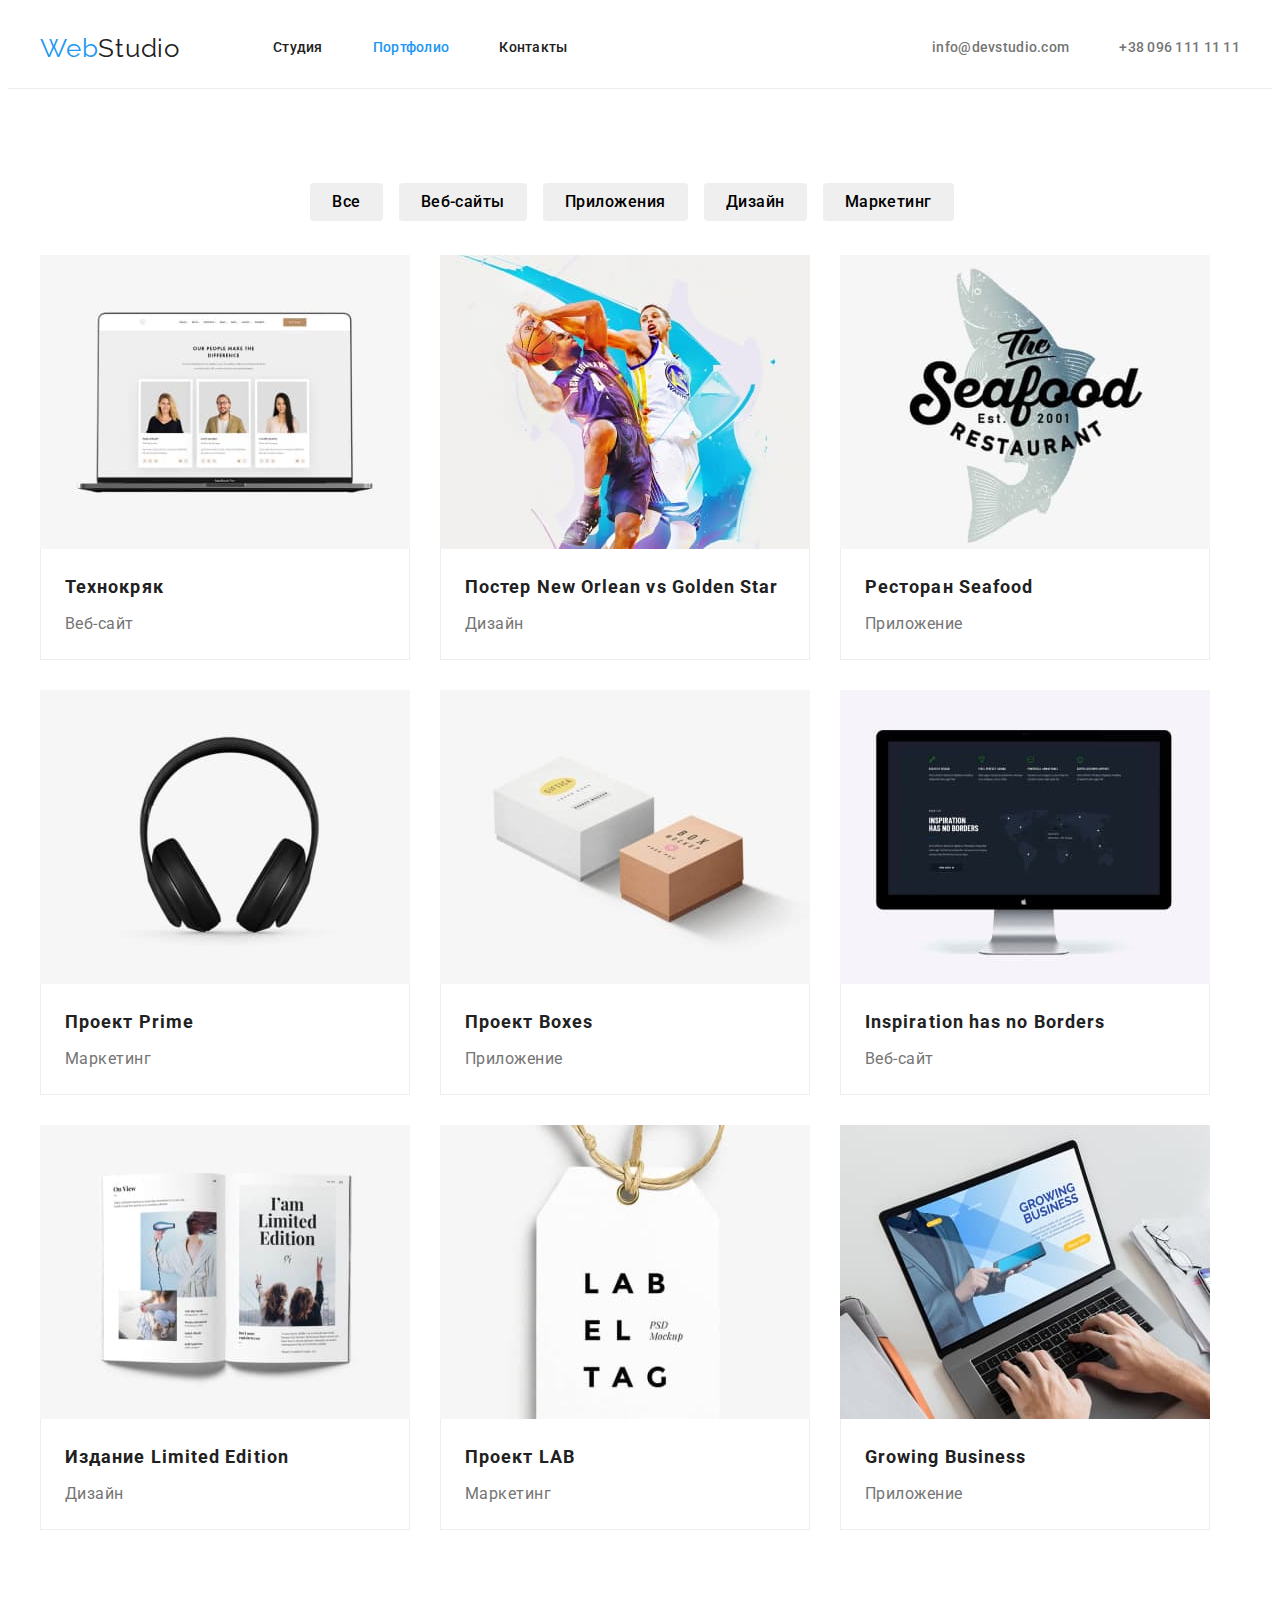
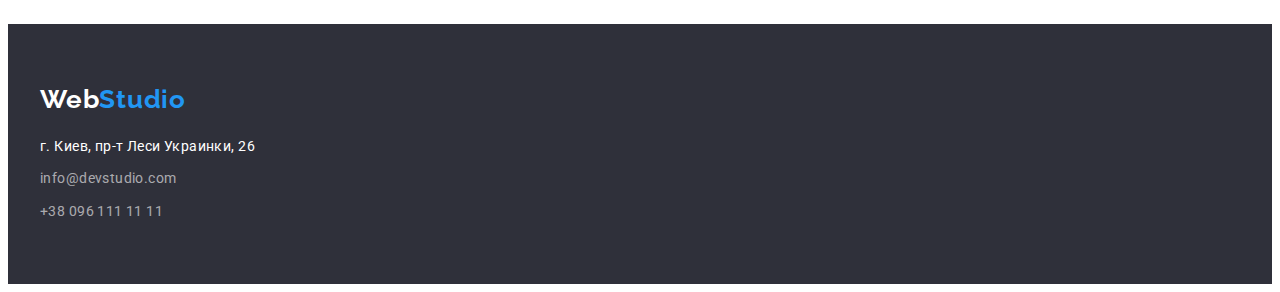
==== portfolio.html @ 5dbbc274 "start 4" ====
<!DOCTYPE html>
<html lang="ru">
<head>
    <meta charset="UTF-8">
    <meta http-equiv="X-UA-Compatible" content="IE=edge">
    <meta name="viewport" content="width=device-width, initial-scale=1.0">
    <title>Document</title>
    <link rel="preconnect" href="https://fonts.googleapis.com">
    <link rel="preconnect" href="https://fonts.gstatic.com" crossorigin>
    <link href="https://fonts.googleapis.com/css2?family=Raleway:wght@700&family=Roboto:wght@400;500;700;900&display=swap" rel="stylesheet">
    <link rel="stylesheet" href="https://cdnjs.cloudflare.com/ajax/libs/modern-normalize/1.1.0/modern-normalize.min.css" integrity="sha512-wpPYUAdjBVSE4KJnH1VR1HeZfpl1ub8YT/NKx4PuQ5NmX2tKuGu6U/JRp5y+Y8XG2tV+wKQpNHVUX03MfMFn9Q==" crossorigin="anonymous" referrerpolicy="no-referrer" />
    <link rel="stylesheet" href="./css/styles.css">
</head>
<body class="page">
    <!--Шапка сайта-->
    <header class="page-header">
        <div class="container main-nav">
        <a href="/" class="logo">
        <p lang="en"> <span class="logo-header">Web</span>Studio</p> 
        </a>
        <nav class="nav-list">
        <ul class="site-nav list">
            <li class="item"><a href="./index.html" class="link">Студия</a></li>
            <li class="item"><a href="./portfolio.html" class="link current" >Портфолио</a></li>  
            <li class="item"><a href="" class="link" >Контакты</a></li>
        </ul>
        </nav>
        <ul class="phone-mail list">
            <li class="item" >
                <a href="mail:info@devstudio.com" class="mail-number">info@devstudio.com</a>
            </li>
            <li class="item">
                <a href="tel:380961111111" class="mail-number">+38 096 111 11 11</a>
            </li>
        </ul>
        </div>
    </header>
    <main>
        <!-- Фильтр -->
            <section class="section">
                <div class="container">
                <h1 hidden>portfolio</h1>
                    <ul class="button-list list">
                        <li  class="btn">
                            <button class="buttons" type="button">Все</button>
                        </li>
                        <li class="btn">
                            <button class="buttons" type="button">Веб-сайты</button>
                        </li>
                        <li class="btn">
                            <button class="buttons" type="button">Приложения</button>
                        </li>
                        <li class="btn">
                            <button class="buttons" type="button">Дизайн</button>
                        </li>
                        <li class="btn">
                            <button class="buttons" type="button">Маркетинг</button>
                        </li>
                    </ul>
        <!-- Галерея -->
            <ul class="galerry-list list">
                <li class="gallery">
                    <a class="links flex-elements" href="">
                        <img src="./images-portfolio/image.jpg" alt="фото технокряк" width="370" height="294">
                    <div class="names-pic">
                    <h3 class="name-pic">Технокряк</h3> 
                    <p class="kind-bussines">Веб-сайт</p>
                    </div>
                </a>
                </li>
                <li class="gallery"><a class="links flex-elements" href=""><img src="./images-portfolio/image1.jpg" alt="постер нба" width="370" height="294">
                    <div class="names-pic">
                    <h3 class="name-pic">Постер New Orlean vs Golden Star</h3>
                    <p class="kind-bussines">Дизайн</p>
                    </div>
                </a>
                </li>
                <li class="gallery"><a class="links flex-elements" href=""><img src="./images-portfolio/image2.jpg" alt="ресторан рыбный" width="370" height="294">
                    <div class="names-pic">
                    <h3 class="name-pic">Ресторан Seafood</h3>
                    <p class="kind-bussines" >Приложение</p>
                    </div>
                </a>
                </li>
                <li class="gallery"><a class="links flex-elements" href=""><img src="./images-portfolio/image3.jpg" alt="фото наушники" width="370" height="294">
                    <div class="names-pic">
                    <h3 class="name-pic">Проект Prime</h3>
                    <p class="kind-bussines" >Маркетинг</p>
                    </div>
                </a>
                </li>
                <li class="gallery"><a class="links flex-elements" href=""><img src="./images-portfolio/image4.jpg" alt="коробки" width="370" height="294">
                    <div class="names-pic">
                    <h3 class="name-pic">Проект Boxes</h3>
                    <p class="kind-bussines" >Приложение</p>
                    </div>
                </a>
                </li>
                <li class="gallery"><a class="links flex-elements" href=""><img src="./images-portfolio/image5.jpg" alt="компютер" width="370" height="294">
                    <div class="names-pic">
                    <h3 class="name-pic">Inspiration has no Borders</h3>
                    <p class="kind-bussines" >Веб-сайт</p>
                    </div>
                </a>
                </li>
                <li class="gallery"><a class="links flex-elements" href=""><img src="./images-portfolio/image6.jpg" alt="издание" width="370" height="294">
                    <div class="names-pic">
                    <h3 class="name-pic">Издание Limited Edition</h3>
                    <p class="kind-bussines" >Дизайн</p>
                    </div>
                </a>
                </li>
                <li class="gallery"><a class="links flex-elements" href=""><img src="./images-portfolio/image7.jpg" alt="проект лаб" width="370" height="294">
                    <div class="names-pic">
                    <h3 class="name-pic">Проект LAB</h3>
                    <p class="kind-bussines" >Маркетинг</p>
                    </div>
                </a>
                </li>
                <li class="gallery"><a class="links flex-elements" href=""><img src="./images-portfolio/image8.jpg" alt="фото ноутбука" width="370" height="294">
                    <div class="names-pic">
                    <h3 class="name-pic">Growing Business</h3>
                    <p class="kind-bussines" >Приложение</p>
                    </div>
                </a>
                </li>
            </ul>
        </div>
        </section>
    </main>
    <footer class="footer">
        <div class="container">
        <a href="/" class="logo-footer">
            <p lang="en"> <span class="accentlogo">Web</span>Studio</p> 
        </a>
        <address class="adresses">
            <a class="street-adress link" href="https://www.google.com.ua/maps/place/%D0%B1%D1%83%D0%BB.+%D0%9B%D0%B5%D1%81%D0%B8+%D0%A3%D0%BA%D1%80%D0%B0%D0%B8%D0%BD%D0%BA%D0%B8,+26,+%D0%9A%D0%B8%D0%B5%D0%B2,+02000/@50.4258152,30.5366192,16.56z/data=!4m5!3m4!1s0x40d4cf0e033ecbe9:0x57a4dffefec77da0!8m2!3d50.4265807!4d30.5383858">
                г. Киев, пр-т Леси Украинки, 26 
            </a>
            <a href="mail:info@devstudio.com" class="contacts-footer link">info@devstudio.com</a>
            <a href="tel:380961111111" class="contacts-footer link">+38 096 111 11 11</a>
        </address>
        </div>
    </footer>
</body>
</html>
---- css/styles.css ----
:root {
    --primary-font-family: "Roboto", sans-serif;
    --secondary-font-family: "Raleway", sans-serif;
    --primary-text-color: #212121;
    --secondary-text-color: #757575;
    --primary-white-color: #FFFFFF;
    --primary-bcg-color: #2F303A;
    --accent-color: #2196F3;
    --secondary-accent-color: #188CE8;
    --secondary-bcg-color: #F5F4FA;
    --primary-border-color: #EEEEEE;
}

.container {
    margin-left: auto;
    margin-right: auto;
    width: 1200px;
    padding: 0 15px;
}

.section {
    padding-top: 94px;
    padding-bottom: 94px;
}

/* Logo */
.logo {
    color: var(--primary-text-color);

    font-family: Raleway, sans-serif;
    font-size: 26px;
    line-height: 1.19;
    letter-spacing: 0.03em;
    text-decoration: none;
}

.page-header {
    border-bottom: 1px solid #ECECEC;
}
/* Утилиты */
.list {
    padding: 0;
    margin: 0;
    list-style: none;
}

.main-nav {
    display: flex;
    align-items: center;
}

.logo-header {
    color: var(--accent-color);
    text-decoration: none;
}

.page {
    background-color: var(--primary-white-color);
    color: var(--secondary-text-color);
    font-family: var(--primary-font-family);
    font-size: 14px;
    line-height: 1.14;
    letter-spacing: 0.02em;
}


.site-nav .link {
        display: block;
        padding-top: 32px;
        padding-bottom: 32px;

        color: var(--primary-text-color);
        font-weight: 500;
}

.site-nav .link.current {
    color: var(--accent-color);
}

.link {
    text-decoration: none;
}

.mail-number {
    display: flex;
    color: var(--secondary-text-color);
    font-weight: 500;
    text-decoration: none;
    padding-top: 32px;
    padding-bottom: 32px;
}

.mail-number:hover,
.mail-number:focus {
    color: var(--accent-color);
}

.phone-mail {
    display: flex;
    margin-left: auto;
}

.phone-mail .item+ .item {
    margin-left: 50px;
}


.site-nav .link:hover, 
.site-nav .link:focus {
    color: var(--accent-color)
}
.site-nav .link .current {
    color: var(--accent-color)
    
}


.site-nav .item:not(:last-child) {
    margin-right: 50px;
}

.site-nav {
    display: flex;
    font-weight: 500;
    letter-spacing: 0.02em;
    text-decoration: none;


}

.nav-list {
    margin-left: 93px;
}


h1,h2,h3,h4,h5,h6,p,ul {
    margin-top: 0;
    margin-bottom: 0;
    padding-left: 0;
}

img {
    display: block;
}

/* Hero */
.hero-title { 
    color: var(--primary-white-color);
    font-weight: 900;
    font-size: 44px;
    line-height: 1.36;
    text-align: center;
    letter-spacing: 0.06em;
    text-transform: uppercase;
    width: 696px;
    margin: 0 auto;
    margin-bottom: 30px;
}

.hero {
    text-align: center;
    background-color: var(--primary-bcg-color);
    padding: 200px 0;

    min-width: 1600px;
    height: 600px;
    margin-left: auto;
    margin-right: auto;
    background-image: linear-gradient(
        to right, 
        rgba(47, 48, 58, 0.4),
        rgba(47, 48, 58, 0.4)
        ), 
        url("../images/image\ hero.jpg");
        background-repeat: no-repeat;
        background-position: center;
        background-size: cover;
    

}

/* Наши сильные качества */
.quality-list {

    color: var(--secondary-text-color);
    display: flex;
    align-items: center;
    
}

.quality {
    padding-bottom: 0;
}



.title {
    margin-top: 0;
    margin-bottom: 10px;
    color: var(--primary-text-color);
    font-weight: bold;
    letter-spacing: 0.03em;
    text-transform: uppercase;
    font-size: 14px;
}
.quality-list .text {
    font-size: 14px;
    line-height: 1.7;
    letter-spacing: 0.03em;
}

.text {
    margin-top: 0;
    margin-bottom: 0;

}

.title-text {
    margin-right: 30px;
}

.title-text::before {
    display: block;
    content: "";
    height: 120px;
    background-size: contain;
    background-repeat: no-repeat;
    background-position: center;
}

.icon-sputnik::before {
    background-image: url();
}

.icon-watch::before {
    background-image: url();
}

.icon-computer::before {
    background-image: url();
}

.icon-cosmonaut::before {
    background-image: url();
}

/* Examples */
.service-title {
    color: var(--primary-text-color);
    font-weight: bold;
    font-size: 36px;
    line-height: 1.17;
    text-align: center;
    letter-spacing: 0.03em;
    text-decoration: none;
    margin-top: 0;
    margin-bottom: 50px;
}


.list-image {
    display: flex;
    justify-content: space-between;
}


.images-comp:not(:last-child) {
margin-right: 30px;
}

/* Button */
.button {
    color: var(--primary-white-color);
    background-color: var(--accent-color);
    font-weight: bold;
    font-size: 16px;
    line-height: 1.87;
    text-align: center;
    cursor: pointer;
    box-shadow: 0px 4px 4px rgba(0, 0, 0, 0.15);
    border-radius: 4px;
    padding: 10px 32px;
    min-width: 200px;
    border: none;
}

.button:hover,
.button:focus {
    background-color: var(--secondary-accent-color);
}


.our-team {
    background-color: var(--secondary-bcg-color);

}

.team-title {
    color: var(--primary-text-color);
    background-color: var(--secondary-bcg-color);
    font-weight: bold;
    font-size: 36px;
    line-height: 1.17;
    text-align: center;
    letter-spacing: 0.03em;

    margin-bottom: 50px;
}

.teammate {
    color: var(--primary-text-color);
    font-weight: 500;
    font-size: 16px;
    line-height: 1.18;
    text-align: center;
    letter-spacing: 0.03em;
    margin-bottom: 10px;
}

.teammates {
    padding-top: 30px;
    padding-bottom: 30px;
}

.team {
    display: flex;
    justify-content: space-between;
}


.team-img {
    margin-right: 30px;

}

.list-command {
    width: 270px;
    background-color: var(--primary-white-color);
    margin-right: 30px;
}

.position {
    color: var(--secondary-text-color);
    font-size: 16px;
    line-height: 1.18;
    text-align: center;
    letter-spacing: 0.03em;
}

.footer {
    background-color: var(--primary-bcg-color);
    padding: 60px 0;


}

.logo-footer {
    color: var(--accent-color);
    font-family: Raleway;
    font-weight: bold;
    font-size: 26px;
    line-height: 1.19;
    letter-spacing: 0.03em;
    text-decoration: none;
}

.street-adress {
    font-style: normal;
    color: var(--primary-white-color);
    font-size: 14px;
    line-height: 1.7;
    letter-spacing: 0.03em;
    margin-bottom: 9px;


}

.contacts-footer {
    font-size: 14px;
    line-height: 1.7;
    letter-spacing: 0.03em;

    color: rgba(255, 255, 255, 0.6);
}

.contacts-footer:not(:last-child) {
    margin-bottom: 9px;
}

.accentlogo {
    color: var(--primary-white-color);
}

.adresses {
    display: flex;
    flex-direction: column;
    font-style: normal;
    margin-top: 20px;
}


/* Portfolio */

.button-list {
    color: var(--primary-text-color);
    font-weight: 500;
    font-size: 16px;
    line-height: 1.62;
    letter-spacing: 0.03em;

    display: flex;
    margin-bottom: 34px;
    justify-content: center;
}

.buttons {
    font-family: inherit;
    font-weight: 500;
    font-size: 16px;
    line-height: 1.62;
    text-align: center;
    letter-spacing: 0.03em;
    
    cursor: pointer;
    border: none;
    padding: 6px 22px;
    border-radius: 4px;
}


.galerry-list {
    display: flex;
    flex-wrap: wrap;
}



.flex-elements{
    display: block;
    width: 370px;
 

}



.name-pic {
    color: var(--primary-text-color);
    font-weight: bold;
    font-size: 18px;
    line-height: 2;
    letter-spacing: 0.06em;

    margin-bottom: 4px;
}

.names-pic {
    padding-top: 20px;
    padding-bottom: 20px;
    padding-left: 24px;
    padding-right: 24px;
    border-bottom: 1px solid var(--primary-border-color);
    border-left: 1px solid var(--primary-border-color);
    border-right: 1px solid var(--primary-border-color);

}


.gallery:not(:nth-child(3n)) {
    margin-right: 30px;
}

.gallery:nth-last-child(-n +3) {
    margin-bottom: 0;
}

.gallery {
    margin-bottom: 30px;
}

.kind-bussines {
    color: var(--secondary-text-color);
    font-size: 16px;
    line-height: 1.87;
    letter-spacing: 0.03em;
}

.links {
    text-decoration: none;
}

.buttons:hover,
.buttons:focus {
    background-color: var(--secondary-accent-color);
    color: var(--primary-white-color);
}

.buttons {
    border: none;
    margin-right: 8px;
}

.btn {
    margin-right: 8px;
}
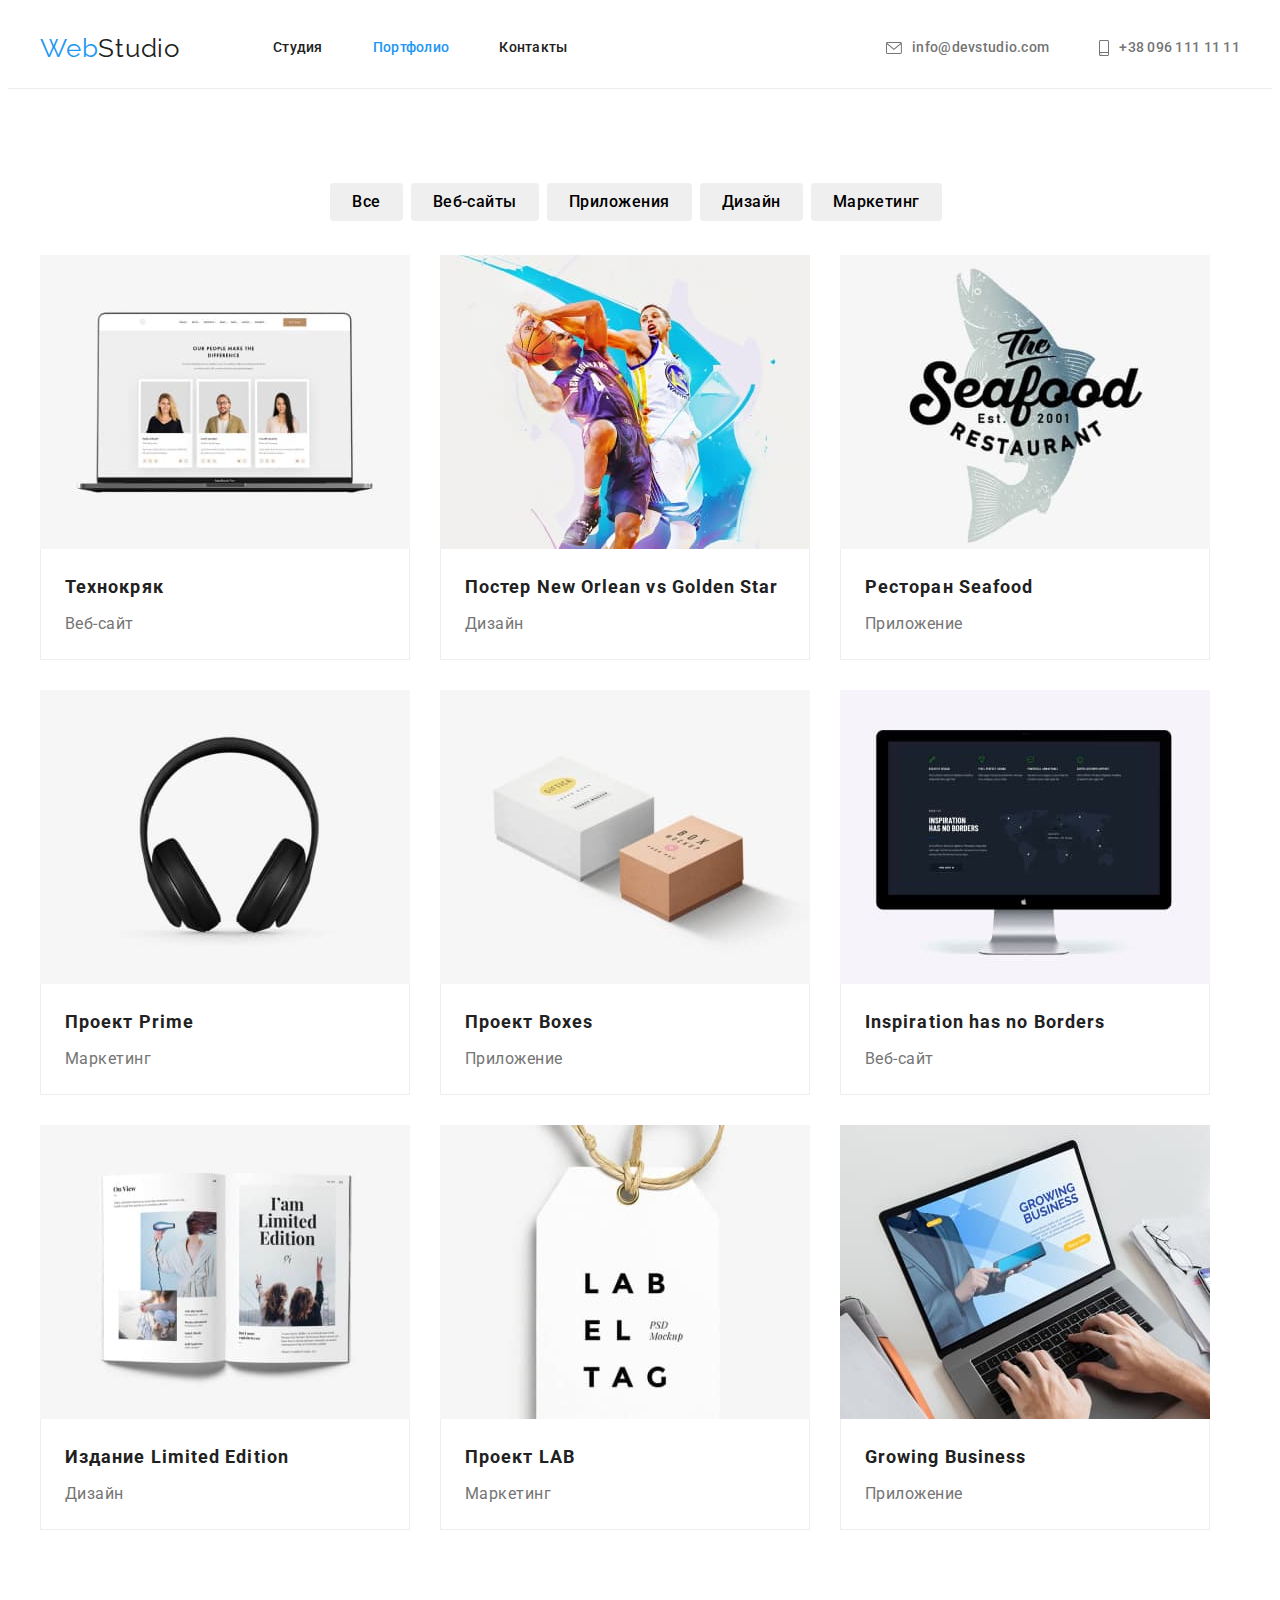
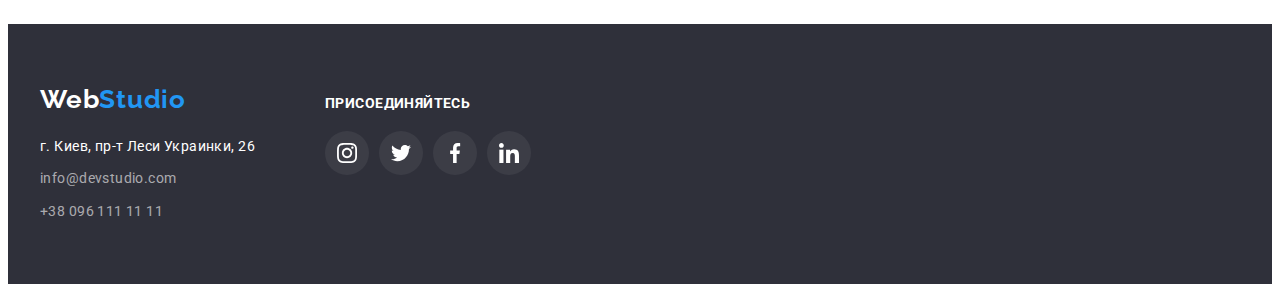
==== commit 2bcc5fea: "fix footer, links, porfolio, img" ====
--- a/portfolio.html
+++ b/portfolio.html
@@ -15,7 +15,7 @@
     <!--Шапка сайта-->
     <header class="page-header">
         <div class="container main-nav">
-        <a href="/" class="logo">
+        <a href="/" class="logo link">
         <p lang="en"> <span class="logo-header">Web</span>Studio</p> 
         </a>
         <nav class="nav-list">
@@ -27,10 +27,19 @@
         </nav>
         <ul class="phone-mail list">
             <li class="item" >
-                <a href="mail:info@devstudio.com" class="mail-number">info@devstudio.com</a>
+                <a class="mail-number link" href="mail:info@devstudio.com">
+                    <svg class="icon-mail" width="16" height="12">
+                        <use href="./images/sprite.svg#icon-envelope">
+                        </use>
+                    </svg>
+                    info@devstudio.com</a>
             </li>
             <li class="item">
-                <a href="tel:380961111111" class="mail-number">+38 096 111 11 11</a>
+                <a class="mail-number link" href="tel:380961111111">
+                        <svg class="icon-mail" width="10" height="16">
+                            <use href="./images/sprite.svg#icon-smartphone">
+                            </use>
+                        </svg>+38 096 111 11 11</a>
             </li>
         </ul>
         </div>
@@ -129,7 +138,8 @@
         </section>
     </main>
     <footer class="footer">
-        <div class="container">
+        <div class="container foot-container">
+            <div class="logo-adress-div">
         <a href="/" class="logo-footer">
             <p lang="en"> <span class="accentlogo">Web</span>Studio</p> 
         </a>
@@ -140,6 +150,44 @@
             <a href="mail:info@devstudio.com" class="contacts-footer link">info@devstudio.com</a>
             <a href="tel:380961111111" class="contacts-footer link">+38 096 111 11 11</a>
         </address>
+            </div>
+        <div class="come-links">
+            <h2 class="come-in">присоединяйтесь</h2>
+        <ul class="social-list list footer-list">
+            <li class="social-list-item-footer">
+                <a class="social-list-link-footer" href="">
+                <svg class="social-list-icon-footer" width="20" height="20">
+                    <use href="images/sprite.svg#icon-instagram">
+                    </use>
+                </svg>
+                </a>
+            </li>
+            <li class="social-list-item-footer">
+                <a class="social-list-link-footer" href="">
+                <svg class="social-list-icon-footer" width="20" height="20">
+                    <use href="images/sprite.svg#icon-twitter">
+                    </use>
+                </svg>
+                </a>
+            </li>
+            <li class="social-list-item-footer">
+                <a class="social-list-link-footer" href="">
+                <svg class="social-list-icon-footer" width="20" height="20">
+                    <use href="images/sprite.svg#icon-facebook">
+                    </use>
+                </svg>
+                </a>
+            </li>
+            <li class="social-list-item-footer">
+                <a class="social-list-link-footer" href="">
+                <svg class="social-list-icon-footer" width="20" height="20">
+                    <use href="images/sprite.svg#icon-linkedin">
+                    </use>
+                </svg>
+                </a>
+            </li>
+        </ul>
+        </div>
         </div>
     </footer>
 </body>
--- a/css/styles.css
+++ b/css/styles.css
@@ -9,6 +9,7 @@
     --secondary-accent-color: #188CE8;
     --secondary-bcg-color: #F5F4FA;
     --primary-border-color: #EEEEEE;
+    --primary-icon-color: #AFB1B8;
 }
 
 .container {
@@ -81,6 +82,21 @@
     text-decoration: none;
 }
 
+
+
+.icon-mail {
+    margin-right: 10px;
+    fill: currentColor;
+}
+
+.item {
+    display: flex;
+    color: var(--secondary-text-color);
+    align-items: center;
+
+}
+
+
 .mail-number {
     display: flex;
     color: var(--secondary-text-color);
@@ -88,12 +104,20 @@
     text-decoration: none;
     padding-top: 32px;
     padding-bottom: 32px;
+    display: flex;
+    align-items: center;
+}
+
+.mail-number:hover .icon-mail,
+.mail-number:focus .icon-mail {
+    fill: var(--accent-color);
 }
 
 .mail-number:hover,
 .mail-number:focus {
     color: var(--accent-color);
 }
+
 
 .phone-mail {
     display: flex;
@@ -162,7 +186,7 @@
     background-color: var(--primary-bcg-color);
     padding: 200px 0;
 
-    min-width: 1600px;
+    max-width: 1600px;
     height: 600px;
     margin-left: auto;
     margin-right: auto;
@@ -175,6 +199,7 @@
         background-repeat: no-repeat;
         background-position: center;
         background-size: cover;
+        background-color: #C4C4C4;
     
 
 }
@@ -187,6 +212,21 @@
     align-items: center;
     
 }
+
+.thumb {
+    background: #F5F4FA;
+    border-radius: 4px;
+    margin-bottom: 30px;
+    display: flex;
+    align-items: center;
+    justify-content: center;
+    height: 120px;
+
+}
+
+
+
+
 
 .quality {
     padding-bottom: 0;
@@ -218,31 +258,11 @@
 .title-text {
     margin-right: 30px;
 }
-
-.title-text::before {
-    display: block;
-    content: "";
-    height: 120px;
-    background-size: contain;
-    background-repeat: no-repeat;
-    background-position: center;
-}
-
-.icon-sputnik::before {
-    background-image: url();
-}
-
-.icon-watch::before {
-    background-image: url();
-}
-
-.icon-computer::before {
-    background-image: url();
-}
-
-.icon-cosmonaut::before {
-    background-image: url();
-}
+.title-text:last-child {
+    margin-right: 0;
+}
+
+
 
 /* Examples */
 .service-title {
@@ -293,6 +313,7 @@
 .our-team {
     background-color: var(--secondary-bcg-color);
 
+
 }
 
 .team-title {
@@ -337,6 +358,9 @@
     width: 270px;
     background-color: var(--primary-white-color);
     margin-right: 30px;
+    
+    filter: drop-shadow(0px 4px 4px rgba(0, 0, 0, 0.25));
+
 }
 
 .position {
@@ -345,7 +369,80 @@
     line-height: 1.18;
     text-align: center;
     letter-spacing: 0.03em;
-}
+    margin-bottom: 16px;
+}
+
+.social-list {
+    justify-content: center;
+    display: flex;
+}
+
+.social-list-link {
+    display: flex;
+    align-items: center;
+    justify-content: center;
+    width: 44px;
+    height: 44px;
+    background-color: var(--primary-white-color);
+    border-radius: 50%;
+}
+
+.social-list-item:not(:last-child) {
+    margin-right: 10px;
+}
+
+.social-list-icon {
+    fill: var(--primary-icon-color);
+}
+
+.social-list-link:hover,
+.social-list-link:focus {
+    background-color: var(--accent-color);
+}
+
+.social-list-link:hover .social-list-icon,
+.social-list-link:focus .social-list-icon {
+    fill: var(--primary-white-color);
+}
+
+/* ---Постоянные клиенты--- */
+
+.actions {
+    display: flex;
+    list-style: none;
+    justify-content: center;
+}
+
+.icons {
+    color: #AFB1B8;
+    border: 1px solid #AFB1B8;
+    border-radius: 4px;
+    padding-left: 32px;
+    padding-right: 32px;
+    padding-top: 16px;
+    padding-bottom: 16px;
+    display: block;
+
+}
+
+.icons:hover,
+.icons:focus {
+    color: var(--accent-color);
+    border-color: var(--accent-color);
+    filter: drop-shadow(0px 4px 4px rgba(0, 0, 0, 0.25));
+}
+
+
+.icons-list {
+    fill: currentColor;
+}
+
+
+.icons-item:not(:last-child) {
+    margin-right: 30px;
+    }
+
+
 
 .footer {
     background-color: var(--primary-bcg-color);
@@ -375,6 +472,80 @@
 
 }
 
+.come-in {
+    font-family: Roboto;
+    font-style: normal;
+    font-weight: bold;
+    font-size: 14px;
+    line-height: 16px;
+    letter-spacing: 0.03em;
+    text-transform: uppercase;
+    color: var(--primary-white-color)
+}
+
+.foot-container {
+    display: flex;
+    align-items: baseline;
+
+ 
+}
+
+.logo-adress-div {
+    flex-direction:column;
+    margin-right: 70px;
+
+
+
+
+}
+
+.social-list-item-footer {
+
+}
+
+.come-links {
+    display: flex;
+    flex-direction:column;
+
+
+}
+
+.come-in {
+    margin-bottom: 20px;
+}
+
+
+
+.social-list-item-footer {
+    margin-right: 10px;
+}
+
+.social-list-link-footer {
+    display: flex;
+    align-items: center;
+    justify-content: center;
+    width: 44px;
+    height: 44px;
+    background-color: #ffffff10;
+    border-radius: 50%;
+}
+
+
+
+.social-list-icon-footer {
+    fill: var(--primary-white-color);
+}
+
+.social-list-link-footer:hover,
+.social-list-link-footer:focus {
+    background-color: var(--accent-color);
+}
+
+
+
+
+
+
 .contacts-footer {
     font-size: 14px;
     line-height: 1.7;
@@ -396,6 +567,7 @@
     flex-direction: column;
     font-style: normal;
     margin-top: 20px;
+
 }
 
 
@@ -427,11 +599,17 @@
     border-radius: 4px;
 }
 
+.btn:hover,
+.btn:focus {
+    
+}
+
 
 .galerry-list {
     display: flex;
     flex-wrap: wrap;
 }
+
 
 
 
@@ -464,6 +642,10 @@
     border-right: 1px solid var(--primary-border-color);
 
 }
+.flex-elements:hover {
+    box-shadow: 0px 1px 1px rgba(0, 0, 0, 0.12), 0px 4px 4px rgba(0, 0, 0, 0.06), 1px 4px 6px rgba(0, 0, 0, 0.16);
+
+}
 
 
 .gallery:not(:nth-child(3n)) {
@@ -493,6 +675,9 @@
 .buttons:focus {
     background-color: var(--secondary-accent-color);
     color: var(--primary-white-color);
+    background: #2196F3;
+    box-shadow: 0px 3px 1px rgba(0, 0, 0, 0.1), 0px 1px 2px rgba(0, 0, 0, 0.08), 0px 2px 2px rgba(0, 0, 0, 0.12);
+    border-radius: 4px;
 }
 
 .buttons {
@@ -500,6 +685,8 @@
     margin-right: 8px;
 }
 
+.buttons
+
 .btn {
     margin-right: 8px;
 }